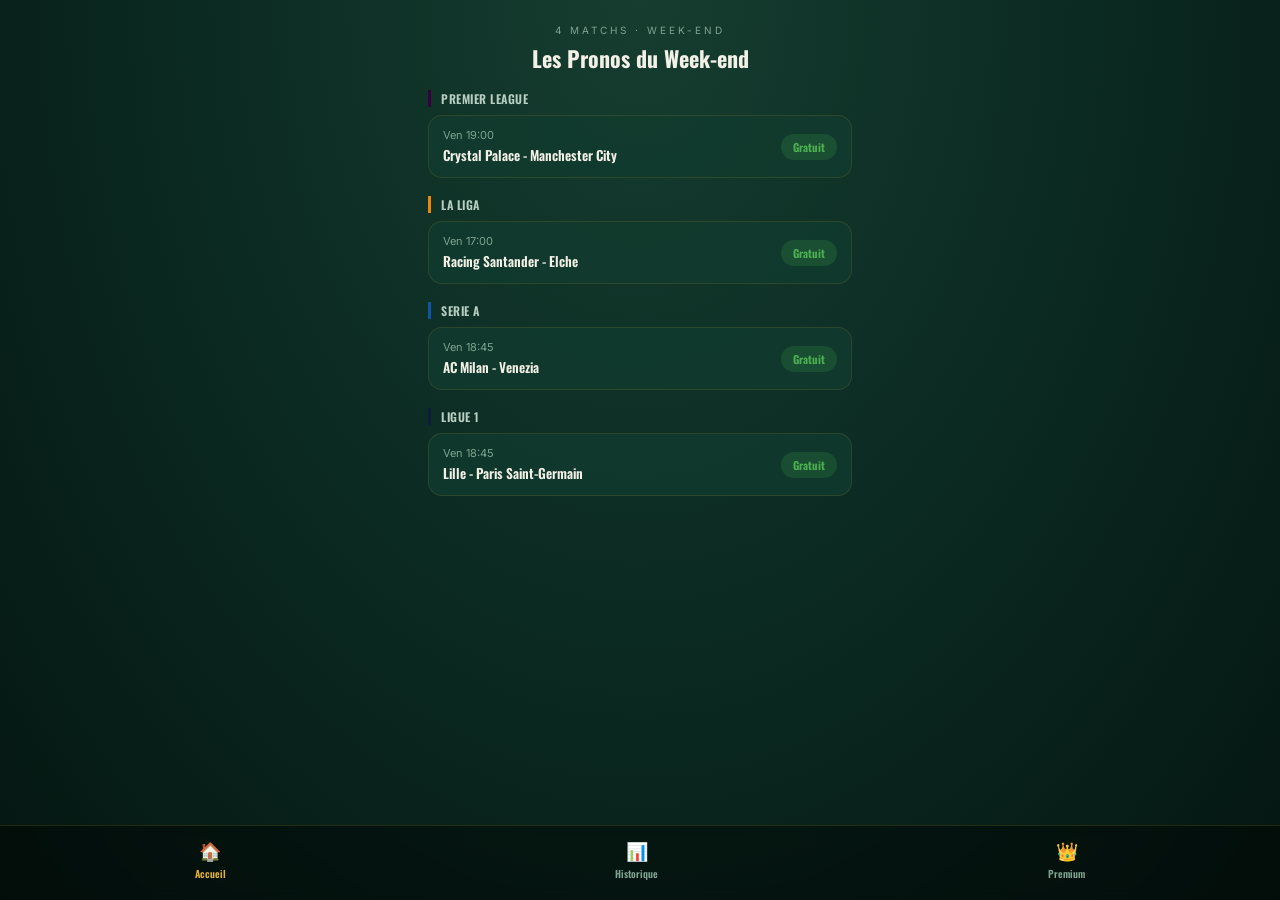
==== index.html @ dd8852dd "Add files via upload" ====
<!DOCTYPE html>
<html lang="fr">
<head>
  <meta charset="UTF-8" />
  <meta name="viewport" content="width=device-width, initial-scale=1.0" />
  <title>Les Pronos du Week-end</title>

  <!-- Aperçu de partage (WhatsApp, réseaux sociaux) -->
  <meta property="og:title" content="Les Pronos du Week-end" />
  <meta property="og:description" content="Des pronostics de football analysés sur les 5 grands championnats européens, chaque week-end." />
  <meta property="og:type" content="website" />
  <meta name="description" content="Des pronostics de football analysés sur les 5 grands championnats européens, chaque week-end." />

  <link rel="manifest" href="manifest.json" />
  <link rel="icon" href="icons/icon.svg" type="image/svg+xml" />
  <link rel="apple-touch-icon" href="icons/icon.svg" />
  <meta name="theme-color" content="#0a2820" />

  <link rel="preconnect" href="https://fonts.googleapis.com" />
  <link
    href="https://fonts.googleapis.com/css2?family=Oswald:wght@500;600;700&family=Inter:wght@400;500;600&display=swap"
    rel="stylesheet"
  />

  <link rel="stylesheet" href="style.css" />
</head>
<body>

  <!-- ===== VUE : ACCUEIL (liste groupée par ligue) ===== -->
  <div id="view-home" class="view">
    <header class="hero">
      <p class="eyebrow"><span id="match-total"></span> matchs · Week-end</p>
      <h1>Les Pronos du Week-end</h1>
    </header>

    <div class="home-list" id="home-list"></div>
  </div>

  <!-- ===== VUE : DÉTAIL D'UN PRONOSTIC (accessible depuis Accueil) ===== -->
  <div id="view-detail" class="view" style="display:none;">
    <div class="detail-topbar">
      <button id="btn-back" class="back-btn">‹ Retour</button>
    </div>
    <div class="card-wrap">
      <div class="ticket" id="match-card"></div>
    </div>
  </div>

  <!-- ===== POPUP (pronostic premium verrouillé) ===== -->
  <div id="toast-backdrop" class="toast-backdrop"></div>
  <div id="toast" class="toast">
    <p id="toast-message" class="toast-message"></p>
    <div class="toast-actions">
      <button id="toast-close" class="toast-btn ghost">Fermer</button>
      <button id="toast-subscribe" class="toast-btn primary">💎 S'abonner</button>
    </div>
  </div>

  <!-- ===== VUE : HISTORIQUE ===== -->
  <div id="view-history" class="view" style="display:none;">
    <header class="hero">
      <p class="eyebrow">Résultats</p>
      <h1>Historique</h1>
      <p class="subtitle" id="history-summary"></p>
    </header>
    <div class="history-list" id="history-list"></div>
  </div>

  <!-- ===== VUE : PREMIUM ===== -->
  <div id="view-premium" class="view" style="display:none;">
    <header class="hero">
      <p class="eyebrow">Abonnement</p>
      <h1>Premium</h1>
      <p class="subtitle">Tous les pronostics, chaque week-end</p>
    </header>
    <div class="premium-banner">
      <p>💎 Abonnement bientôt disponible</p>
      <p class="premium-sub">En attendant, voici un aperçu de ce que tu débloques :</p>
    </div>
    <div class="match-list" id="premium-list"></div>
  </div>

  <!-- ===== NAVIGATION EN BAS ===== -->
  <nav class="bottom-nav">
    <button class="nav-item active" data-view="home">
      <span class="nav-icon">🏠</span><span>Accueil</span>
    </button>
    <button class="nav-item" data-view="history">
      <span class="nav-icon">📊</span><span>Historique</span>
    </button>
    <button class="nav-item" data-view="premium">
      <span class="nav-icon">👑</span><span>Premium</span>
    </button>
  </nav>

  <script src="data.js"></script>
  <script src="results.js"></script>
  <script src="script.js"></script>
</body>
</html>
---- style.css ----
/* ============================================================
   style.css — V2 : carte plein écran + navigation en bas
   ============================================================ */

:root {
  --ink: #051611;
  --card: rgba(18, 61, 48, 0.7);
  --cream: #f3f1e7;
  --gold: #e3b23c;
  --neon: #d4ff3f;
  --muted: #b9cfc3;
  --muted-2: #7fa391;
  --win: #4caf50;
  --lose: #e05c5c;
  --void: #9aa5a1;
}

* { box-sizing: border-box; }

html, body {
  margin: 0;
  min-height: 100vh;
}

body {
  background: radial-gradient(ellipse at top, #163d30 0%, #0a2820 55%, var(--ink) 100%);
  color: var(--cream);
  font-family: "Inter", sans-serif;
  display: flex;
  flex-direction: column;
  min-height: 100vh;
  padding-bottom: 78px; /* espace pour la nav du bas */
}

.view { flex: 1; display: flex; flex-direction: column; }

/* ---------- En-tête commun ---------- */
.hero { text-align: center; padding: 24px 20px 12px; }

.eyebrow {
  font-size: 10px;
  letter-spacing: 3px;
  text-transform: uppercase;
  color: var(--muted-2);
  margin: 0;
}

.hero h1 {
  font-family: "Oswald", sans-serif;
  font-weight: 700;
  font-size: 22px;
  margin: 6px 0 0;
}

.subtitle {
  color: var(--muted);
  font-size: 12.5px;
  margin: 6px 0 0;
}

/* ---------- Carte de match (Accueil) ---------- */
.card-wrap {
  flex: 1;
  display: flex;
  flex-direction: column;
  padding: 10px 18px;
  max-width: 460px;
  margin: 0 auto;
  width: 100%;
}

.ticket {
  background: var(--card);
  border-radius: 20px;
  border: 1px solid rgba(227, 178, 60, 0.18);
  box-shadow: 0 8px 30px rgba(0, 0, 0, 0.35);
  overflow: hidden;
  display: flex;
  flex-direction: column;
}

.ticket-top {
  display: flex;
  justify-content: space-between;
  align-items: center;
  padding: 12px 18px;
  background: rgba(0, 0, 0, 0.2);
}

.league-badge {
  font-family: "Oswald", sans-serif;
  font-size: 11px;
  font-weight: 600;
  letter-spacing: 1px;
  text-transform: uppercase;
  padding: 3px 10px;
  border-radius: 20px;
  color: var(--cream);
}

.match-time { font-size: 12px; color: var(--muted); }

.teams {
  padding: 22px 18px 16px;
  text-align: center;
  display: flex;
  justify-content: center;
  align-items: center;
  gap: 14px;
}

.team-name {
  font-family: "Oswald", sans-serif;
  font-size: 17px;
  font-weight: 600;
}

.vs { font-size: 11px; color: var(--muted-2); }

.pick-zone { padding: 0 18px 16px; }

.pick-banner {
  background: linear-gradient(90deg, var(--neon), #b8e62e);
  color: #0b3d2e;
  border-radius: 12px;
  padding: 13px 16px;
  text-align: center;
  font-family: "Oswald", sans-serif;
  font-weight: 700;
  font-size: 14.5px;
  box-shadow: 0 4px 16px rgba(212, 255, 63, 0.25);
}

.stars { display: flex; justify-content: center; gap: 3px; margin-top: 10px; }

.star { font-size: 14px; color: #3e5a4f; position: relative; display: inline-block; }
.star.on { color: var(--gold); }
.star.half { color: #3e5a4f; }
.star.half::before {
  content: "★";
  position: absolute;
  left: 0; top: 0;
  width: 50%;
  overflow: hidden;
  color: var(--gold);
}

.args-row {
  display: flex;
  gap: 8px;
  padding: 0 14px 18px;
  overflow-x: auto;
}

.arg-card {
  flex: 0 0 auto;
  width: 150px;
  background: rgba(0, 0, 0, 0.22);
  border: 1px solid rgba(243, 241, 231, 0.08);
  border-radius: 14px;
  padding: 12px 12px 14px;
}

.arg-icon {
  width: 28px;
  height: 28px;
  border-radius: 8px;
  background: rgba(227, 178, 60, 0.15);
  display: flex;
  align-items: center;
  justify-content: center;
  margin-bottom: 8px;
  font-size: 14px;
}

.arg-label {
  font-family: "Oswald", sans-serif;
  font-size: 12px;
  font-weight: 600;
  margin-bottom: 4px;
}

.arg-text { font-size: 11px; color: var(--muted); line-height: 1.4; }

.premium-lock {
  text-align: center;
  padding: 8px;
  font-size: 11px;
  color: var(--gold);
  border-top: 1px solid rgba(227, 178, 60, 0.2);
}

/* ---------- Accueil : liste groupée par ligue ---------- */
.home-list {
  padding: 4px 18px 24px;
  max-width: 460px;
  margin: 0 auto;
  width: 100%;
  display: flex;
  flex-direction: column;
  gap: 18px;
}

.league-group { display: flex; flex-direction: column; gap: 8px; }

.league-header {
  font-family: "Oswald", sans-serif;
  font-size: 12px;
  font-weight: 600;
  letter-spacing: 0.5px;
  text-transform: uppercase;
  color: var(--muted);
  padding-left: 10px;
  border-left: 3px solid;
}

.league-matches {
  display: flex;
  flex-direction: column;
  gap: 8px;
}

.match-row {
  display: flex;
  justify-content: space-between;
  align-items: center;
  gap: 12px;
  background: var(--card);
  border: 1px solid rgba(227, 178, 60, 0.12);
  border-radius: 14px;
  padding: 12px 14px;
  font-family: "Inter", sans-serif;
  color: var(--cream);
  cursor: pointer;
  text-align: left;
  width: 100%;
}

.match-row-info { display: flex; flex-direction: column; gap: 3px; }
.match-row-time { font-size: 11px; color: var(--muted-2); }
.match-row-teams { font-family: "Oswald", sans-serif; font-size: 13.5px; font-weight: 600; }

.tier-badge {
  flex: 0 0 auto;
  font-family: "Oswald", sans-serif;
  font-size: 11px;
  font-weight: 700;
  padding: 5px 12px;
  border-radius: 20px;
  white-space: nowrap;
}

.tier-badge.free { background: rgba(76, 175, 80, 0.18); color: var(--win); }
.tier-badge.premium { background: rgba(227, 178, 60, 0.15); color: var(--gold); }

.match-row.locked { opacity: 0.85; }

/* ---------- Détail d'un pronostic ---------- */
.detail-topbar {
  padding: 16px 20px 0;
  max-width: 460px;
  margin: 0 auto;
  width: 100%;
}

.back-btn {
  background: none;
  border: none;
  color: var(--cream);
  font-size: 13px;
  cursor: pointer;
  padding: 4px 0;
}

/* ---------- Popup (pronostic premium) ---------- */
.toast-backdrop {
  position: fixed;
  inset: 0;
  background: rgba(0, 0, 0, 0.55);
  opacity: 0;
  pointer-events: none;
  transition: opacity 0.2s ease;
  z-index: 40;
}

.toast-backdrop.show { opacity: 1; pointer-events: auto; }

.toast {
  position: fixed;
  left: 50%;
  bottom: 92px;
  transform: translateX(-50%) translateY(16px);
  background: rgba(10, 40, 32, 0.98);
  border: 1px solid rgba(227, 178, 60, 0.4);
  color: var(--cream);
  padding: 18px 20px;
  border-radius: 16px;
  width: calc(100% - 56px);
  max-width: 340px;
  text-align: center;
  opacity: 0;
  pointer-events: none;
  transition: opacity 0.22s ease, transform 0.22s ease;
  z-index: 50;
  box-shadow: 0 10px 30px rgba(0, 0, 0, 0.4);
}

.toast.show {
  opacity: 1;
  transform: translateX(-50%) translateY(0);
  pointer-events: auto;
}

.toast-message { margin: 0 0 14px; font-size: 13px; line-height: 1.45; }

.toast-actions { display: flex; gap: 10px; }

.toast-btn {
  flex: 1;
  font-family: "Oswald", sans-serif;
  font-size: 12.5px;
  font-weight: 600;
  padding: 10px 12px;
  border-radius: 10px;
  border: none;
  cursor: pointer;
}

.toast-btn.ghost {
  background: transparent;
  border: 1px solid rgba(243, 241, 231, 0.25);
  color: var(--muted);
}

.toast-btn.primary {
  background: linear-gradient(90deg, var(--gold), #f0cd6a);
  color: #0b3d2e;
}

/* ---------- Historique ---------- */
.history-list {
  padding: 0 20px;
  max-width: 460px;
  margin: 0 auto;
  width: 100%;
  display: flex;
  flex-direction: column;
  gap: 10px;
}

.history-row {
  background: var(--card);
  border-radius: 14px;
  padding: 12px 16px;
  display: flex;
  justify-content: space-between;
  align-items: center;
  border: 1px solid rgba(227, 178, 60, 0.12);
}

.history-info { font-size: 13px; }
.history-teams { font-family: "Oswald", sans-serif; font-weight: 600; }
.history-pick { color: var(--muted); font-size: 12px; margin-top: 2px; }

.result-tag {
  font-family: "Oswald", sans-serif;
  font-size: 11px;
  font-weight: 700;
  padding: 5px 12px;
  border-radius: 20px;
  text-transform: uppercase;
}

.result-tag.won { background: rgba(76,175,80,0.2); color: var(--win); }
.result-tag.lost { background: rgba(224,92,92,0.2); color: var(--lose); }
.result-tag.void { background: rgba(154,165,161,0.2); color: var(--void); }
.result-tag.pending { background: rgba(227,178,60,0.15); color: var(--gold); }

.empty-state {
  text-align: center;
  padding: 40px 20px;
  color: var(--muted-2);
  font-size: 13px;
}

/* ---------- Premium ---------- */
.premium-banner {
  text-align: center;
  padding: 16px 20px;
  margin: 0 20px 16px;
  background: linear-gradient(90deg, rgba(227,178,60,0.15), rgba(227,178,60,0.05));
  border: 1px solid rgba(227,178,60,0.3);
  border-radius: 14px;
}

.premium-banner p { margin: 0; font-family: "Oswald", sans-serif; font-weight: 600; }
.premium-sub { font-family: "Inter", sans-serif !important; font-weight: 400 !important; font-size: 12px; color: var(--muted); margin-top: 6px !important; }

.match-list {
  padding: 0 20px;
  max-width: 460px;
  margin: 0 auto;
  width: 100%;
  display: flex;
  flex-direction: column;
  gap: 10px;
}

.mini-card {
  background: var(--card);
  border-radius: 14px;
  padding: 14px 16px;
  border: 1px solid rgba(227, 178, 60, 0.12);
}

.mini-teams { font-family: "Oswald", sans-serif; font-weight: 600; font-size: 14px; }
.mini-pick { color: var(--gold); font-size: 12.5px; margin-top: 4px; font-weight: 600; }

/* ---------- Navigation en bas ---------- */
.bottom-nav {
  position: fixed;
  bottom: 0;
  left: 0;
  right: 0;
  display: flex;
  justify-content: space-around;
  padding: 10px 0 18px;
  background: rgba(0, 0, 0, 0.4);
  backdrop-filter: blur(6px);
  border-top: 1px solid rgba(227, 178, 60, 0.15);
}

.nav-item {
  background: none;
  border: none;
  display: flex;
  flex-direction: column;
  align-items: center;
  gap: 3px;
  color: var(--muted-2);
  font-family: "Oswald", sans-serif;
  font-size: 10px;
  font-weight: 600;
  cursor: pointer;
}

.nav-item.active { color: var(--gold); }
.nav-icon { font-size: 18px; }
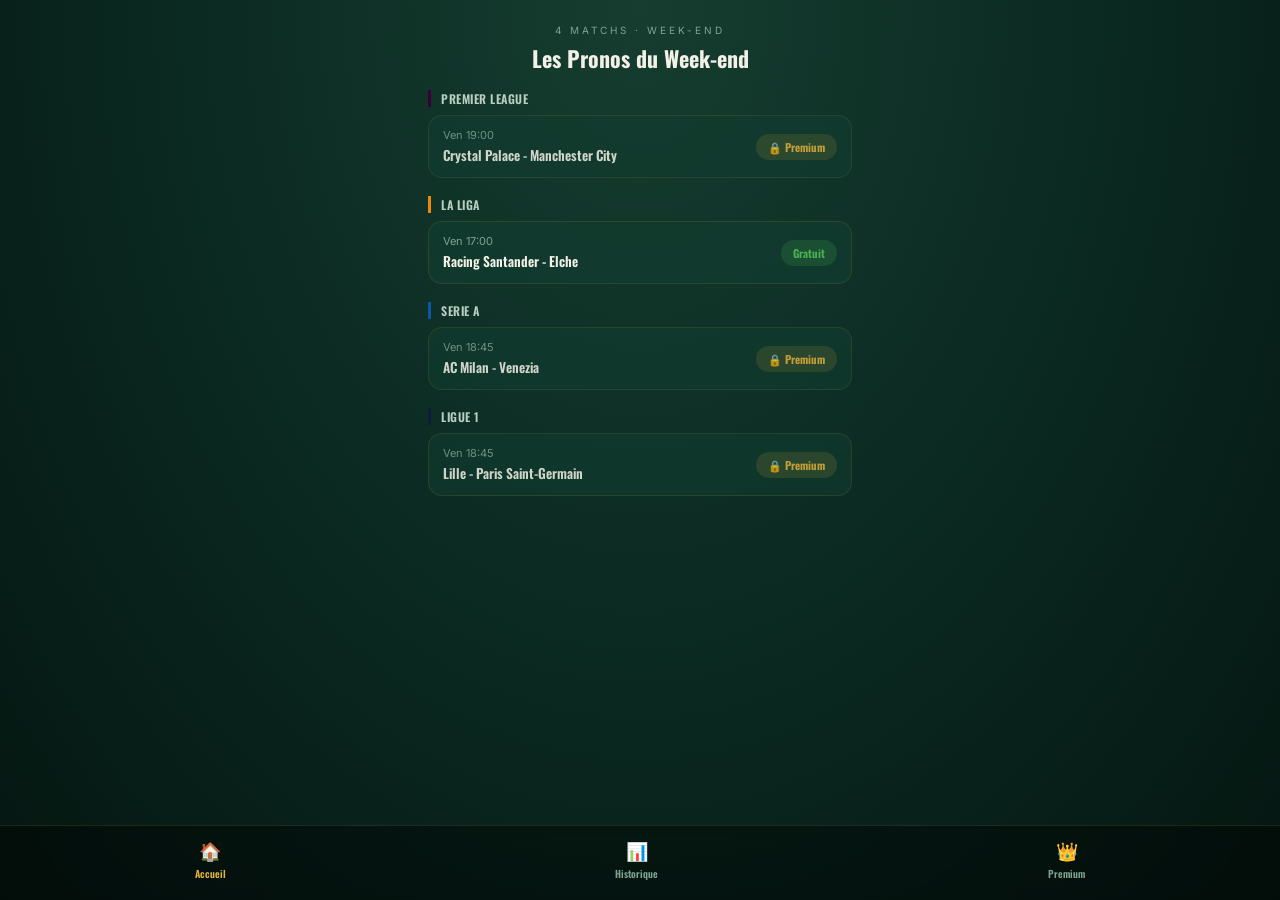
==== commit cb913757: "Add files via upload" ====
--- a/index.html
+++ b/index.html
@@ -50,7 +50,12 @@
   <div id="toast-backdrop" class="toast-backdrop"></div>
   <div id="toast" class="toast">
     <p id="toast-message" class="toast-message"></p>
+    <input type="text" id="code-input" class="code-input" placeholder="Code d'accès (si déjà abonné)" />
+    <p id="code-error" class="code-error"></p>
     <div class="toast-actions">
+      <button id="toast-unlock" class="toast-btn primary">Débloquer</button>
+    </div>
+    <div class="toast-actions" style="margin-top:8px;">
       <button id="toast-close" class="toast-btn ghost">Fermer</button>
       <button id="toast-subscribe" class="toast-btn primary">💎 S'abonner</button>
     </div>
@@ -95,6 +100,7 @@
 
   <script src="data.js"></script>
   <script src="results.js"></script>
+  <script src="access.js"></script>
   <script src="script.js"></script>
 </body>
 </html>
--- a/style.css
+++ b/style.css
@@ -313,6 +313,19 @@
 
 .toast-message { margin: 0 0 14px; font-size: 13px; line-height: 1.45; }
 
+.code-input {
+  width: 100%;
+  background: rgba(0,0,0,0.3);
+  border: 1px solid rgba(243,241,231,0.2);
+  border-radius: 10px;
+  padding: 10px 12px;
+  color: var(--cream);
+  font-size: 13px;
+  margin-bottom: 6px;
+}
+
+.code-error { color: var(--lose); font-size: 11.5px; min-height: 14px; margin: 0 0 8px; }
+
 .toast-actions { display: flex; gap: 10px; }
 
 .toast-btn {
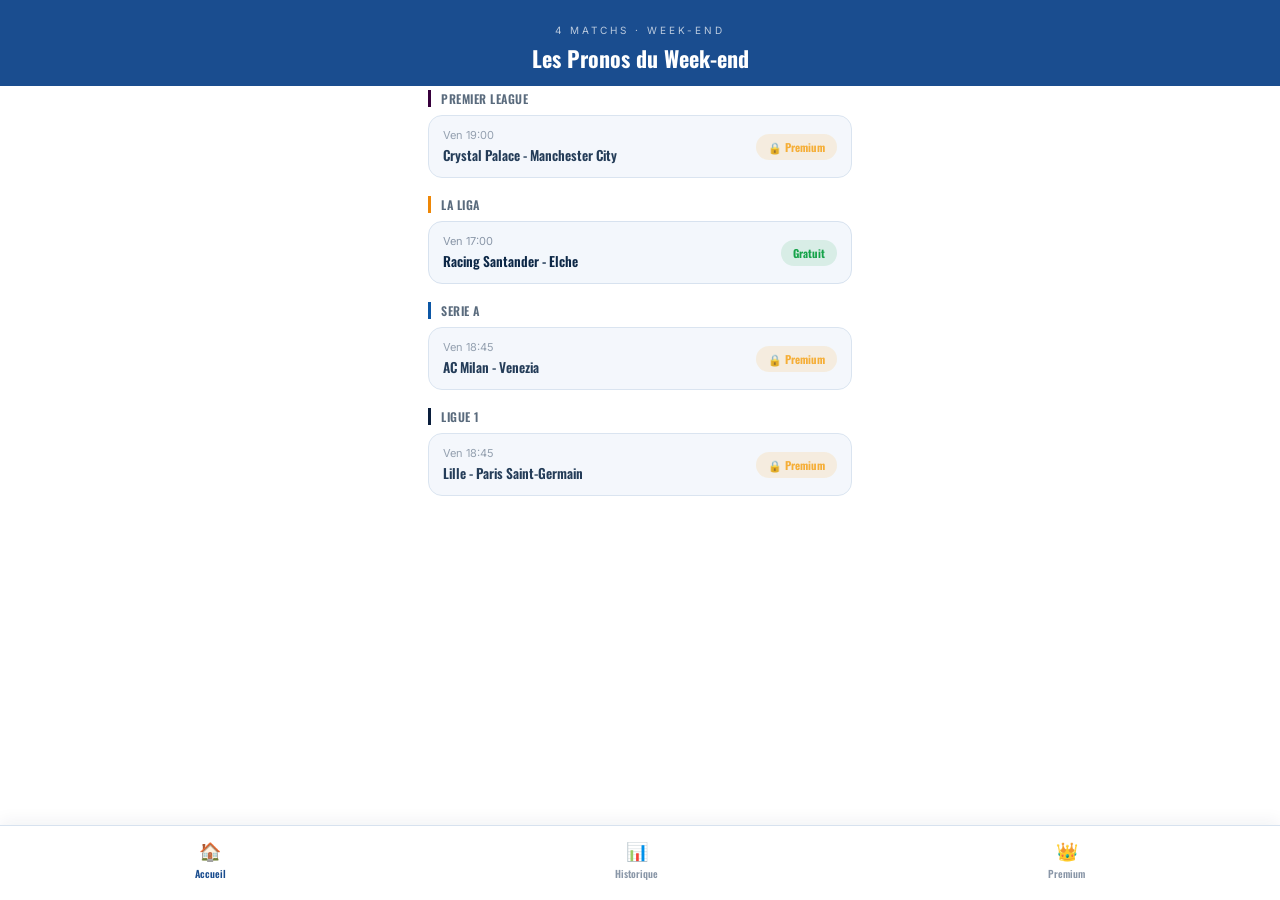
==== commit 5220066d: "Add files via upload" ====
--- a/index.html
+++ b/index.html
@@ -101,6 +101,7 @@
   <script src="data.js"></script>
   <script src="results.js"></script>
   <script src="access.js"></script>
+  <script src="teamcodes.js"></script>
   <script src="script.js"></script>
 </body>
 </html>
--- a/style.css
+++ b/style.css
@@ -1,18 +1,23 @@
 /* ============================================================
-   style.css — V2 : carte plein écran + navigation en bas
+   style.css — V3 : palette Tricolore Franc (bleu / blanc / vert)
    ============================================================ */
 
 :root {
-  --ink: #051611;
-  --card: rgba(18, 61, 48, 0.7);
-  --cream: #f3f1e7;
-  --gold: #e3b23c;
-  --neon: #d4ff3f;
-  --muted: #b9cfc3;
-  --muted-2: #7fa391;
-  --win: #4caf50;
-  --lose: #e05c5c;
-  --void: #9aa5a1;
+  --bg: #ffffff;
+  --surface: #f3f7fc;
+  --surface-2: #eaf1f9;
+  --blue: #1a4d8f;
+  --blue-dark: #0d2847;
+  --green: #2ecc71;
+  --green-dark: #04331e;
+  --gold: #f5a623;
+  --text: #0d2847;
+  --text-secondary: #5a6b7d;
+  --muted: #8a97a8;
+  --win: #16a34a;
+  --lose: #dc2626;
+  --void: #6b7280;
+  --border: #d7e2ef;
 }
 
 * { box-sizing: border-box; }
@@ -23,8 +28,8 @@
 }
 
 body {
-  background: radial-gradient(ellipse at top, #163d30 0%, #0a2820 55%, var(--ink) 100%);
-  color: var(--cream);
+  background: var(--bg);
+  color: var(--text);
   font-family: "Inter", sans-serif;
   display: flex;
   flex-direction: column;
@@ -35,13 +40,13 @@
 .view { flex: 1; display: flex; flex-direction: column; }
 
 /* ---------- En-tête commun ---------- */
-.hero { text-align: center; padding: 24px 20px 12px; }
+.hero { text-align: center; padding: 24px 20px 12px; background: var(--blue); color: #fff; }
 
 .eyebrow {
   font-size: 10px;
   letter-spacing: 3px;
   text-transform: uppercase;
-  color: var(--muted-2);
+  color: rgba(255,255,255,0.7);
   margin: 0;
 }
 
@@ -50,30 +55,31 @@
   font-weight: 700;
   font-size: 22px;
   margin: 6px 0 0;
+  color: #fff;
 }
 
 .subtitle {
-  color: var(--muted);
+  color: rgba(255,255,255,0.85);
   font-size: 12.5px;
   margin: 6px 0 0;
 }
 
-/* ---------- Carte de match (Accueil) ---------- */
+/* ---------- Carte de match (détail) ---------- */
 .card-wrap {
   flex: 1;
   display: flex;
   flex-direction: column;
-  padding: 10px 18px;
+  padding: 14px 18px;
   max-width: 460px;
   margin: 0 auto;
   width: 100%;
 }
 
 .ticket {
-  background: var(--card);
+  background: var(--bg);
   border-radius: 20px;
-  border: 1px solid rgba(227, 178, 60, 0.18);
-  box-shadow: 0 8px 30px rgba(0, 0, 0, 0.35);
+  border: 2px solid var(--blue);
+  box-shadow: 0 8px 24px rgba(13, 40, 71, 0.12);
   overflow: hidden;
   display: flex;
   flex-direction: column;
@@ -84,7 +90,7 @@
   justify-content: space-between;
   align-items: center;
   padding: 12px 18px;
-  background: rgba(0, 0, 0, 0.2);
+  background: var(--blue);
 }
 
 .league-badge {
@@ -95,10 +101,10 @@
   text-transform: uppercase;
   padding: 3px 10px;
   border-radius: 20px;
-  color: var(--cream);
-}
-
-.match-time { font-size: 12px; color: var(--muted); }
+  color: #fff;
+}
+
+.match-time { font-size: 12px; color: var(--text-secondary); }
 
 .teams {
   padding: 22px 18px 16px;
@@ -113,29 +119,30 @@
   font-family: "Oswald", sans-serif;
   font-size: 17px;
   font-weight: 600;
-}
-
-.vs { font-size: 11px; color: var(--muted-2); }
+  color: var(--text);
+}
+
+.vs { font-size: 11px; color: var(--muted); }
 
 .pick-zone { padding: 0 18px 16px; }
 
 .pick-banner {
-  background: linear-gradient(90deg, var(--neon), #b8e62e);
-  color: #0b3d2e;
+  background: var(--green);
+  color: var(--green-dark);
   border-radius: 12px;
   padding: 13px 16px;
   text-align: center;
   font-family: "Oswald", sans-serif;
   font-weight: 700;
   font-size: 14.5px;
-  box-shadow: 0 4px 16px rgba(212, 255, 63, 0.25);
+  box-shadow: 0 4px 14px rgba(46, 204, 113, 0.3);
 }
 
 .stars { display: flex; justify-content: center; gap: 3px; margin-top: 10px; }
 
-.star { font-size: 14px; color: #3e5a4f; position: relative; display: inline-block; }
+.star { font-size: 14px; color: #d7e2ef; position: relative; display: inline-block; }
 .star.on { color: var(--gold); }
-.star.half { color: #3e5a4f; }
+.star.half { color: #d7e2ef; }
 .star.half::before {
   content: "★";
   position: absolute;
@@ -147,30 +154,37 @@
 
 .args-row {
   display: flex;
-  gap: 8px;
+  flex-direction: column;
+  gap: 10px;
   padding: 0 14px 18px;
-  overflow-x: auto;
 }
 
 .arg-card {
-  flex: 0 0 auto;
-  width: 150px;
-  background: rgba(0, 0, 0, 0.22);
-  border: 1px solid rgba(243, 241, 231, 0.08);
+  display: flex;
+  align-items: flex-start;
+  gap: 12px;
+  width: 100%;
+  background: var(--surface);
+  border: 1px solid var(--border);
   border-radius: 14px;
-  padding: 12px 12px 14px;
+  padding: 12px 14px;
 }
 
 .arg-icon {
-  width: 28px;
-  height: 28px;
+  width: 32px;
+  height: 32px;
   border-radius: 8px;
-  background: rgba(227, 178, 60, 0.15);
+  background: var(--surface-2);
   display: flex;
   align-items: center;
   justify-content: center;
-  margin-bottom: 8px;
-  font-size: 14px;
+  font-size: 15px;
+  flex-shrink: 0;
+}
+
+.arg-body {
+  flex: 1;
+  min-width: 0;
 }
 
 .arg-label {
@@ -178,16 +192,19 @@
   font-size: 12px;
   font-weight: 600;
   margin-bottom: 4px;
-}
-
-.arg-text { font-size: 11px; color: var(--muted); line-height: 1.4; }
+  color: var(--text);
+}
+
+.arg-text { font-size: 11px; color: var(--text-secondary); line-height: 1.4; }
 
 .premium-lock {
   text-align: center;
   padding: 8px;
   font-size: 11px;
-  color: var(--gold);
-  border-top: 1px solid rgba(227, 178, 60, 0.2);
+  color: var(--blue);
+  background: var(--surface);
+  border-top: 1px solid var(--border);
+  font-weight: 600;
 }
 
 /* ---------- Accueil : liste groupée par ligue ---------- */
@@ -209,7 +226,7 @@
   font-weight: 600;
   letter-spacing: 0.5px;
   text-transform: uppercase;
-  color: var(--muted);
+  color: var(--text-secondary);
   padding-left: 10px;
   border-left: 3px solid;
 }
@@ -225,20 +242,20 @@
   justify-content: space-between;
   align-items: center;
   gap: 12px;
-  background: var(--card);
-  border: 1px solid rgba(227, 178, 60, 0.12);
+  background: var(--surface);
+  border: 1px solid var(--border);
   border-radius: 14px;
   padding: 12px 14px;
   font-family: "Inter", sans-serif;
-  color: var(--cream);
+  color: var(--text);
   cursor: pointer;
   text-align: left;
   width: 100%;
 }
 
 .match-row-info { display: flex; flex-direction: column; gap: 3px; }
-.match-row-time { font-size: 11px; color: var(--muted-2); }
-.match-row-teams { font-family: "Oswald", sans-serif; font-size: 13.5px; font-weight: 600; }
+.match-row-time { font-size: 11px; color: var(--muted); }
+.match-row-teams { font-family: "Oswald", sans-serif; font-size: 13.5px; font-weight: 600; color: var(--text); }
 
 .tier-badge {
   flex: 0 0 auto;
@@ -250,10 +267,10 @@
   white-space: nowrap;
 }
 
-.tier-badge.free { background: rgba(76, 175, 80, 0.18); color: var(--win); }
-.tier-badge.premium { background: rgba(227, 178, 60, 0.15); color: var(--gold); }
-
-.match-row.locked { opacity: 0.85; }
+.tier-badge.free { background: rgba(22, 163, 74, 0.12); color: var(--win); }
+.tier-badge.premium { background: rgba(245, 166, 35, 0.15); color: var(--gold); }
+
+.match-row.locked { opacity: 0.9; }
 
 /* ---------- Détail d'un pronostic ---------- */
 .detail-topbar {
@@ -266,8 +283,9 @@
 .back-btn {
   background: none;
   border: none;
-  color: var(--cream);
+  color: var(--blue);
   font-size: 13px;
+  font-weight: 600;
   cursor: pointer;
   padding: 4px 0;
 }
@@ -276,7 +294,7 @@
 .toast-backdrop {
   position: fixed;
   inset: 0;
-  background: rgba(0, 0, 0, 0.55);
+  background: rgba(13, 40, 71, 0.5);
   opacity: 0;
   pointer-events: none;
   transition: opacity 0.2s ease;
@@ -290,9 +308,9 @@
   left: 50%;
   bottom: 92px;
   transform: translateX(-50%) translateY(16px);
-  background: rgba(10, 40, 32, 0.98);
-  border: 1px solid rgba(227, 178, 60, 0.4);
-  color: var(--cream);
+  background: #fff;
+  border: 2px solid var(--blue);
+  color: var(--text);
   padding: 18px 20px;
   border-radius: 16px;
   width: calc(100% - 56px);
@@ -302,7 +320,7 @@
   pointer-events: none;
   transition: opacity 0.22s ease, transform 0.22s ease;
   z-index: 50;
-  box-shadow: 0 10px 30px rgba(0, 0, 0, 0.4);
+  box-shadow: 0 10px 30px rgba(13, 40, 71, 0.25);
 }
 
 .toast.show {
@@ -311,15 +329,15 @@
   pointer-events: auto;
 }
 
-.toast-message { margin: 0 0 14px; font-size: 13px; line-height: 1.45; }
+.toast-message { margin: 0 0 14px; font-size: 13px; line-height: 1.45; color: var(--text); }
 
 .code-input {
   width: 100%;
-  background: rgba(0,0,0,0.3);
-  border: 1px solid rgba(243,241,231,0.2);
+  background: var(--surface);
+  border: 1px solid var(--border);
   border-radius: 10px;
   padding: 10px 12px;
-  color: var(--cream);
+  color: var(--text);
   font-size: 13px;
   margin-bottom: 6px;
 }
@@ -341,13 +359,13 @@
 
 .toast-btn.ghost {
   background: transparent;
-  border: 1px solid rgba(243, 241, 231, 0.25);
-  color: var(--muted);
+  border: 1px solid var(--border);
+  color: var(--text-secondary);
 }
 
 .toast-btn.primary {
-  background: linear-gradient(90deg, var(--gold), #f0cd6a);
-  color: #0b3d2e;
+  background: var(--green);
+  color: var(--green-dark);
 }
 
 /* ---------- Historique ---------- */
@@ -362,18 +380,18 @@
 }
 
 .history-row {
-  background: var(--card);
+  background: var(--surface);
   border-radius: 14px;
   padding: 12px 16px;
   display: flex;
   justify-content: space-between;
   align-items: center;
-  border: 1px solid rgba(227, 178, 60, 0.12);
+  border: 1px solid var(--border);
 }
 
 .history-info { font-size: 13px; }
-.history-teams { font-family: "Oswald", sans-serif; font-weight: 600; }
-.history-pick { color: var(--muted); font-size: 12px; margin-top: 2px; }
+.history-teams { font-family: "Oswald", sans-serif; font-weight: 600; color: var(--text); }
+.history-pick { color: var(--text-secondary); font-size: 12px; margin-top: 2px; }
 
 .result-tag {
   font-family: "Oswald", sans-serif;
@@ -384,16 +402,88 @@
   text-transform: uppercase;
 }
 
-.result-tag.won { background: rgba(76,175,80,0.2); color: var(--win); }
-.result-tag.lost { background: rgba(224,92,92,0.2); color: var(--lose); }
-.result-tag.void { background: rgba(154,165,161,0.2); color: var(--void); }
-.result-tag.pending { background: rgba(227,178,60,0.15); color: var(--gold); }
+.result-tag.won { background: rgba(22,163,74,0.12); color: var(--win); }
+.result-tag.lost { background: rgba(220,38,38,0.1); color: var(--lose); }
+.result-tag.void { background: rgba(107,114,128,0.12); color: var(--void); }
+.result-tag.pending { background: rgba(245,166,35,0.15); color: var(--gold); }
 
 .empty-state {
   text-align: center;
   padding: 40px 20px;
-  color: var(--muted-2);
+  color: var(--muted);
   font-size: 13px;
+}
+
+.proof-ticket {
+  background: var(--surface-2);
+  border: 1px dashed var(--blue);
+  border-radius: 10px;
+  padding: 10px 14px;
+  margin: -4px 0 4px;
+  font-family: "Oswald", sans-serif;
+}
+
+.proof-match {
+  display: flex;
+  justify-content: center;
+  align-items: center;
+  gap: 8px;
+  padding-bottom: 10px;
+  margin-bottom: 6px;
+  border-bottom: 1px dashed rgba(139, 176, 255, 0.3);
+  text-align: center;
+}
+
+.proof-team-name {
+  font-size: 11.5px;
+  font-weight: 600;
+  color: var(--text);
+  flex: 1;
+  min-width: 0;
+}
+
+.team-badge {
+  width: 28px;
+  height: 28px;
+  border-radius: 50%;
+  flex-shrink: 0;
+  object-fit: contain;
+}
+
+.team-badge-initials {
+  display: flex;
+  align-items: center;
+  justify-content: center;
+  font-size: 9px;
+  font-weight: 700;
+  letter-spacing: -0.3px;
+}
+
+.proof-score {
+  font-size: 15px;
+  font-weight: 700;
+  color: var(--blue);
+  flex-shrink: 0;
+  padding: 0 2px;
+}
+
+.proof-row {
+  display: flex;
+  justify-content: space-between;
+  font-size: 11.5px;
+  color: var(--text-secondary);
+  padding: 2px 0;
+}
+
+.proof-row.highlight span:last-child { color: var(--blue); font-weight: 700; }
+
+.proof-note {
+  text-align: center;
+  font-size: 10px;
+  font-weight: 600;
+  color: var(--text);
+  margin-top: 6px;
+  font-family: "Oswald", sans-serif;
 }
 
 /* ---------- Premium ---------- */
@@ -401,13 +491,27 @@
   text-align: center;
   padding: 16px 20px;
   margin: 0 20px 16px;
-  background: linear-gradient(90deg, rgba(227,178,60,0.15), rgba(227,178,60,0.05));
-  border: 1px solid rgba(227,178,60,0.3);
+  background: var(--surface);
+  border: 1px solid var(--gold);
   border-radius: 14px;
 }
 
-.premium-banner p { margin: 0; font-family: "Oswald", sans-serif; font-weight: 600; }
-.premium-sub { font-family: "Inter", sans-serif !important; font-weight: 400 !important; font-size: 12px; color: var(--muted); margin-top: 6px !important; }
+.premium-banner p { margin: 0; font-family: "Oswald", sans-serif; font-weight: 600; color: var(--text); }
+.premium-sub { font-family: "Inter", sans-serif !important; font-weight: 400 !important; font-size: 12px; color: var(--text-secondary); margin-top: 6px !important; }
+
+.notify-btn {
+  margin-top: 12px;
+  background: var(--gold);
+  color: #402400;
+  border: none;
+  border-radius: 20px;
+  padding: 10px 20px;
+  font-family: "Oswald", sans-serif;
+  font-weight: 700;
+  font-size: 12.5px;
+  cursor: pointer;
+}
+.notify-btn:disabled { background: var(--muted); color: #fff; }
 
 .match-list {
   padding: 0 20px;
@@ -420,14 +524,14 @@
 }
 
 .mini-card {
-  background: var(--card);
+  background: var(--surface);
   border-radius: 14px;
   padding: 14px 16px;
-  border: 1px solid rgba(227, 178, 60, 0.12);
-}
-
-.mini-teams { font-family: "Oswald", sans-serif; font-weight: 600; font-size: 14px; }
-.mini-pick { color: var(--gold); font-size: 12.5px; margin-top: 4px; font-weight: 600; }
+  border: 1px solid var(--border);
+}
+
+.mini-teams { font-family: "Oswald", sans-serif; font-weight: 600; font-size: 14px; color: var(--text); }
+.mini-pick { color: var(--blue); font-size: 12.5px; margin-top: 4px; font-weight: 600; }
 
 /* ---------- Navigation en bas ---------- */
 .bottom-nav {
@@ -438,9 +542,9 @@
   display: flex;
   justify-content: space-around;
   padding: 10px 0 18px;
-  background: rgba(0, 0, 0, 0.4);
-  backdrop-filter: blur(6px);
-  border-top: 1px solid rgba(227, 178, 60, 0.15);
+  background: #fff;
+  border-top: 1px solid var(--border);
+  box-shadow: 0 -4px 16px rgba(13, 40, 71, 0.06);
 }
 
 .nav-item {
@@ -450,12 +554,12 @@
   flex-direction: column;
   align-items: center;
   gap: 3px;
-  color: var(--muted-2);
+  color: var(--muted);
   font-family: "Oswald", sans-serif;
   font-size: 10px;
   font-weight: 600;
   cursor: pointer;
 }
 
-.nav-item.active { color: var(--gold); }
+.nav-item.active { color: var(--blue); }
 .nav-icon { font-size: 18px; }
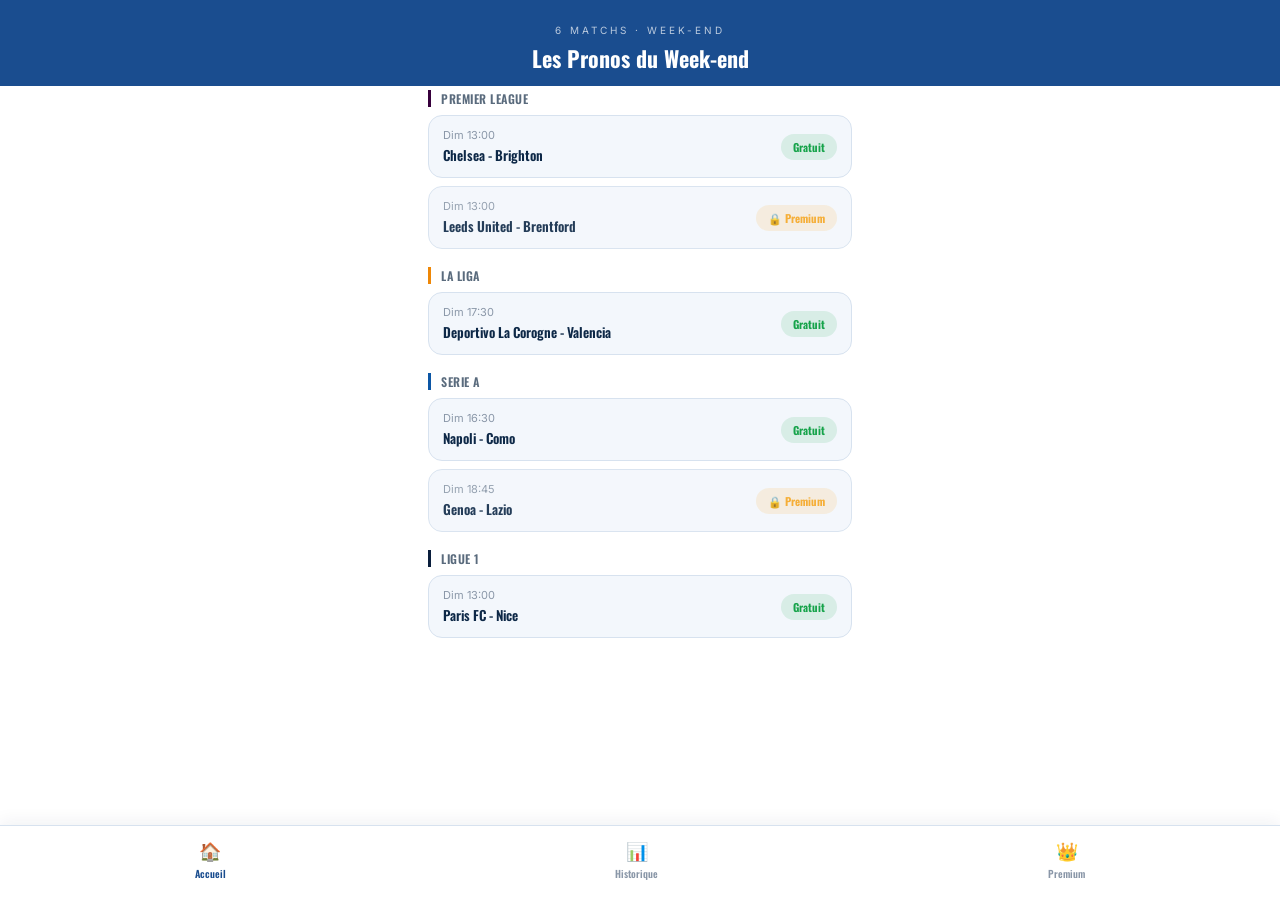
==== commit 571938f2: "Add files via upload" ====
--- a/index.html
+++ b/index.html
@@ -102,6 +102,7 @@
   <script src="results.js"></script>
   <script src="access.js"></script>
   <script src="teamcodes.js"></script>
+  <script src="archive.js"></script>
   <script src="script.js"></script>
 </body>
 </html>
--- a/style.css
+++ b/style.css
@@ -563,3 +563,62 @@
 
 .nav-item.active { color: var(--blue); }
 .nav-icon { font-size: 18px; }
+
+/* ---------- Historique : en-tête du jour + archive dépliable ---------- */
+.history-day-header {
+  font-family: "Oswald", sans-serif;
+  font-size: 13px;
+  font-weight: 700;
+  text-transform: uppercase;
+  letter-spacing: 0.5px;
+  color: var(--blue);
+  margin: 6px 0 2px;
+}
+
+.history-day-summary {
+  font-size: 12px;
+  color: var(--text-secondary);
+  margin-bottom: 6px;
+}
+
+.archive-toggle {
+  width: 100%;
+  display: flex;
+  justify-content: space-between;
+  align-items: center;
+  background: var(--surface-2);
+  border: 1px solid var(--border);
+  border-radius: 12px;
+  padding: 12px 14px;
+  margin-top: 14px;
+  font-family: "Oswald", sans-serif;
+  font-size: 13px;
+  font-weight: 600;
+  color: var(--text);
+  cursor: pointer;
+}
+
+.archive-toggle.open { border-color: var(--blue); }
+
+.archive-summary {
+  font-size: 12px;
+  font-weight: 500;
+  color: var(--text-secondary);
+  display: flex;
+  align-items: center;
+  gap: 6px;
+}
+
+.archive-chevron {
+  display: inline-block;
+  transition: transform 0.2s ease;
+}
+
+.archive-toggle.open .archive-chevron { transform: rotate(180deg); }
+
+.archive-body {
+  display: flex;
+  flex-direction: column;
+  gap: 10px;
+  padding-top: 10px;
+}
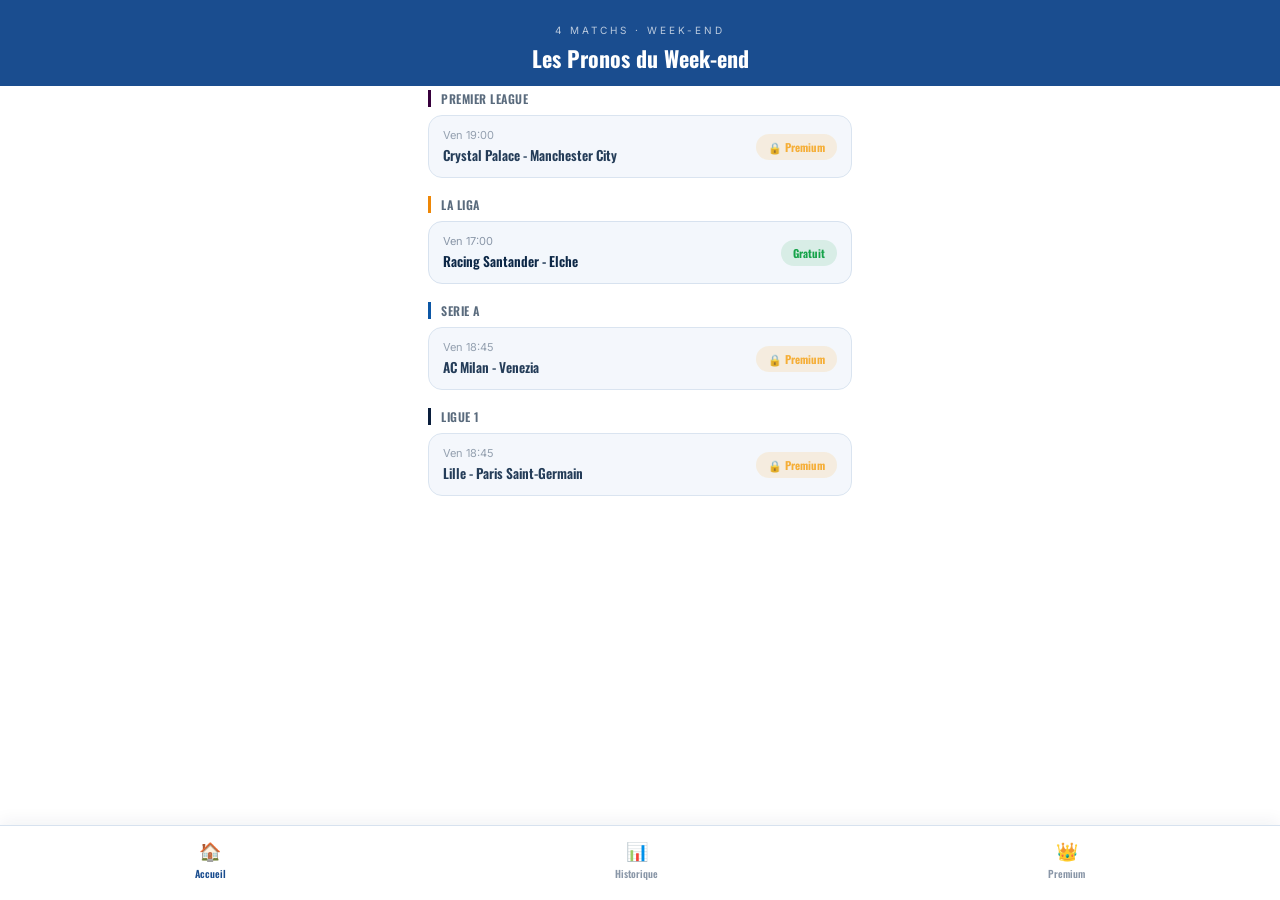
==== commit 1f40261d: "Add files via upload" ====
--- a/index.html
+++ b/index.html
@@ -102,7 +102,6 @@
   <script src="results.js"></script>
   <script src="access.js"></script>
   <script src="teamcodes.js"></script>
-  <script src="archive.js"></script>
   <script src="script.js"></script>
 </body>
 </html>
--- a/style.css
+++ b/style.css
@@ -563,62 +563,3 @@
 
 .nav-item.active { color: var(--blue); }
 .nav-icon { font-size: 18px; }
-
-/* ---------- Historique : en-tête du jour + archive dépliable ---------- */
-.history-day-header {
-  font-family: "Oswald", sans-serif;
-  font-size: 13px;
-  font-weight: 700;
-  text-transform: uppercase;
-  letter-spacing: 0.5px;
-  color: var(--blue);
-  margin: 6px 0 2px;
-}
-
-.history-day-summary {
-  font-size: 12px;
-  color: var(--text-secondary);
-  margin-bottom: 6px;
-}
-
-.archive-toggle {
-  width: 100%;
-  display: flex;
-  justify-content: space-between;
-  align-items: center;
-  background: var(--surface-2);
-  border: 1px solid var(--border);
-  border-radius: 12px;
-  padding: 12px 14px;
-  margin-top: 14px;
-  font-family: "Oswald", sans-serif;
-  font-size: 13px;
-  font-weight: 600;
-  color: var(--text);
-  cursor: pointer;
-}
-
-.archive-toggle.open { border-color: var(--blue); }
-
-.archive-summary {
-  font-size: 12px;
-  font-weight: 500;
-  color: var(--text-secondary);
-  display: flex;
-  align-items: center;
-  gap: 6px;
-}
-
-.archive-chevron {
-  display: inline-block;
-  transition: transform 0.2s ease;
-}
-
-.archive-toggle.open .archive-chevron { transform: rotate(180deg); }
-
-.archive-body {
-  display: flex;
-  flex-direction: column;
-  gap: 10px;
-  padding-top: 10px;
-}
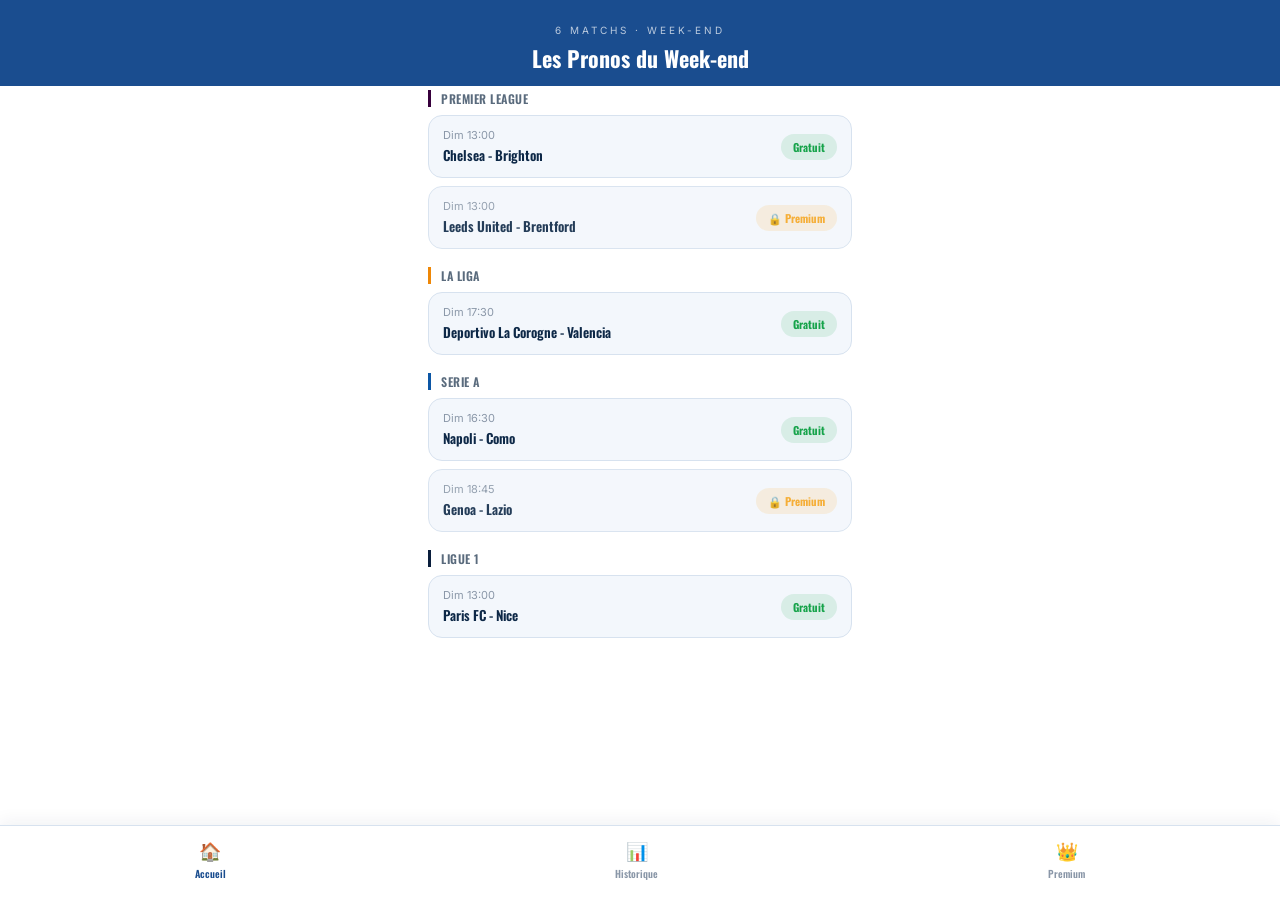
==== commit 729f2209: "Add files via upload" ====
--- a/index.html
+++ b/index.html
@@ -102,6 +102,7 @@
   <script src="results.js"></script>
   <script src="access.js"></script>
   <script src="teamcodes.js"></script>
+  <script src="archive.js"></script>
   <script src="script.js"></script>
 </body>
 </html>
--- a/style.css
+++ b/style.css
@@ -563,3 +563,62 @@
 
 .nav-item.active { color: var(--blue); }
 .nav-icon { font-size: 18px; }
+
+/* ---------- Historique : en-tête du jour + archive dépliable ---------- */
+.history-day-header {
+  font-family: "Oswald", sans-serif;
+  font-size: 13px;
+  font-weight: 700;
+  text-transform: uppercase;
+  letter-spacing: 0.5px;
+  color: var(--blue);
+  margin: 6px 0 2px;
+}
+
+.history-day-summary {
+  font-size: 12px;
+  color: var(--text-secondary);
+  margin-bottom: 6px;
+}
+
+.archive-toggle {
+  width: 100%;
+  display: flex;
+  justify-content: space-between;
+  align-items: center;
+  background: var(--surface-2);
+  border: 1px solid var(--border);
+  border-radius: 12px;
+  padding: 12px 14px;
+  margin-top: 14px;
+  font-family: "Oswald", sans-serif;
+  font-size: 13px;
+  font-weight: 600;
+  color: var(--text);
+  cursor: pointer;
+}
+
+.archive-toggle.open { border-color: var(--blue); }
+
+.archive-summary {
+  font-size: 12px;
+  font-weight: 500;
+  color: var(--text-secondary);
+  display: flex;
+  align-items: center;
+  gap: 6px;
+}
+
+.archive-chevron {
+  display: inline-block;
+  transition: transform 0.2s ease;
+}
+
+.archive-toggle.open .archive-chevron { transform: rotate(180deg); }
+
+.archive-body {
+  display: flex;
+  flex-direction: column;
+  gap: 10px;
+  padding-top: 10px;
+}
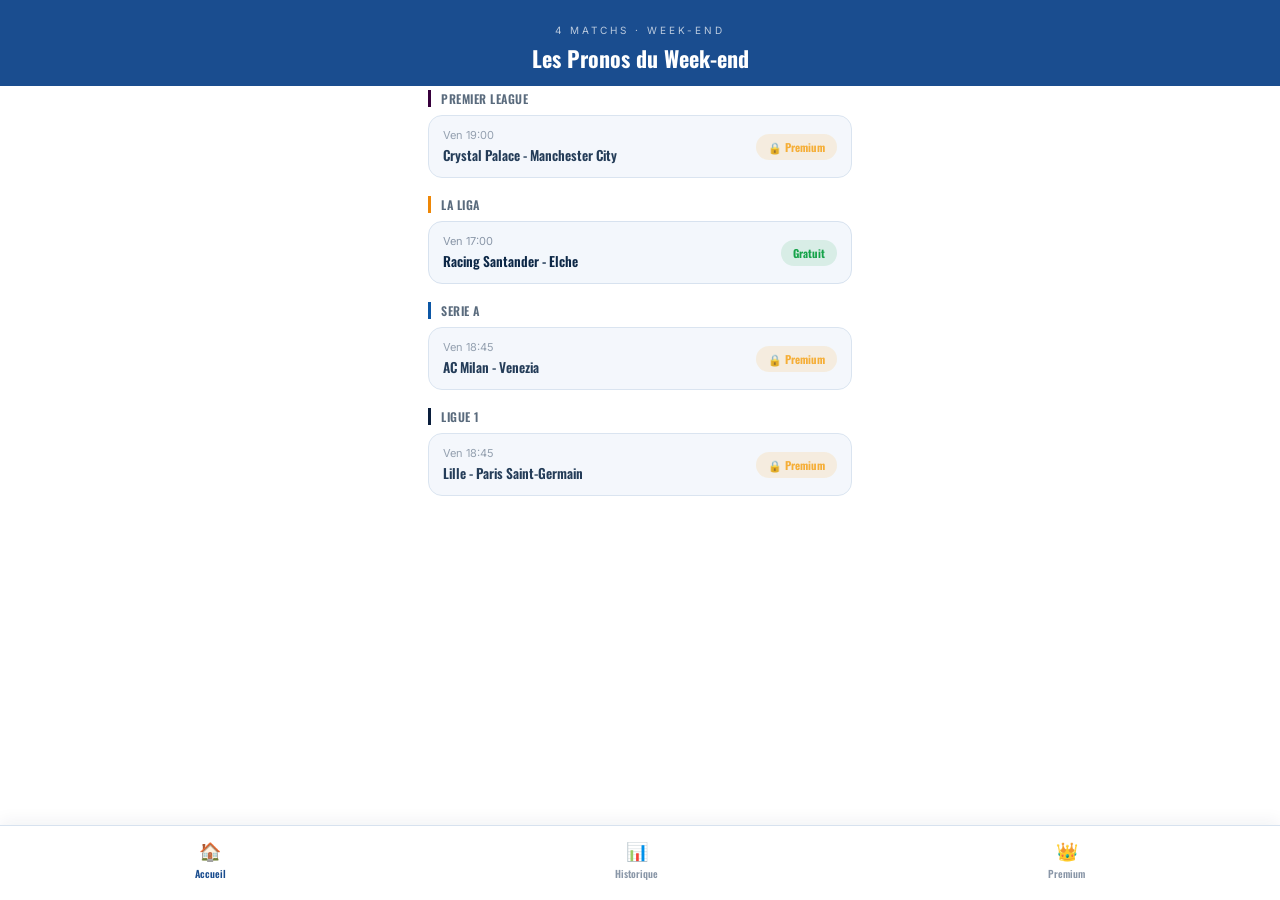
==== commit 7a4a30cf: "Add files via upload" ====
--- a/index.html
+++ b/index.html
@@ -102,7 +102,6 @@
   <script src="results.js"></script>
   <script src="access.js"></script>
   <script src="teamcodes.js"></script>
-  <script src="archive.js"></script>
   <script src="script.js"></script>
 </body>
 </html>
--- a/style.css
+++ b/style.css
@@ -563,62 +563,3 @@
 
 .nav-item.active { color: var(--blue); }
 .nav-icon { font-size: 18px; }
-
-/* ---------- Historique : en-tête du jour + archive dépliable ---------- */
-.history-day-header {
-  font-family: "Oswald", sans-serif;
-  font-size: 13px;
-  font-weight: 700;
-  text-transform: uppercase;
-  letter-spacing: 0.5px;
-  color: var(--blue);
-  margin: 6px 0 2px;
-}
-
-.history-day-summary {
-  font-size: 12px;
-  color: var(--text-secondary);
-  margin-bottom: 6px;
-}
-
-.archive-toggle {
-  width: 100%;
-  display: flex;
-  justify-content: space-between;
-  align-items: center;
-  background: var(--surface-2);
-  border: 1px solid var(--border);
-  border-radius: 12px;
-  padding: 12px 14px;
-  margin-top: 14px;
-  font-family: "Oswald", sans-serif;
-  font-size: 13px;
-  font-weight: 600;
-  color: var(--text);
-  cursor: pointer;
-}
-
-.archive-toggle.open { border-color: var(--blue); }
-
-.archive-summary {
-  font-size: 12px;
-  font-weight: 500;
-  color: var(--text-secondary);
-  display: flex;
-  align-items: center;
-  gap: 6px;
-}
-
-.archive-chevron {
-  display: inline-block;
-  transition: transform 0.2s ease;
-}
-
-.archive-toggle.open .archive-chevron { transform: rotate(180deg); }
-
-.archive-body {
-  display: flex;
-  flex-direction: column;
-  gap: 10px;
-  padding-top: 10px;
-}
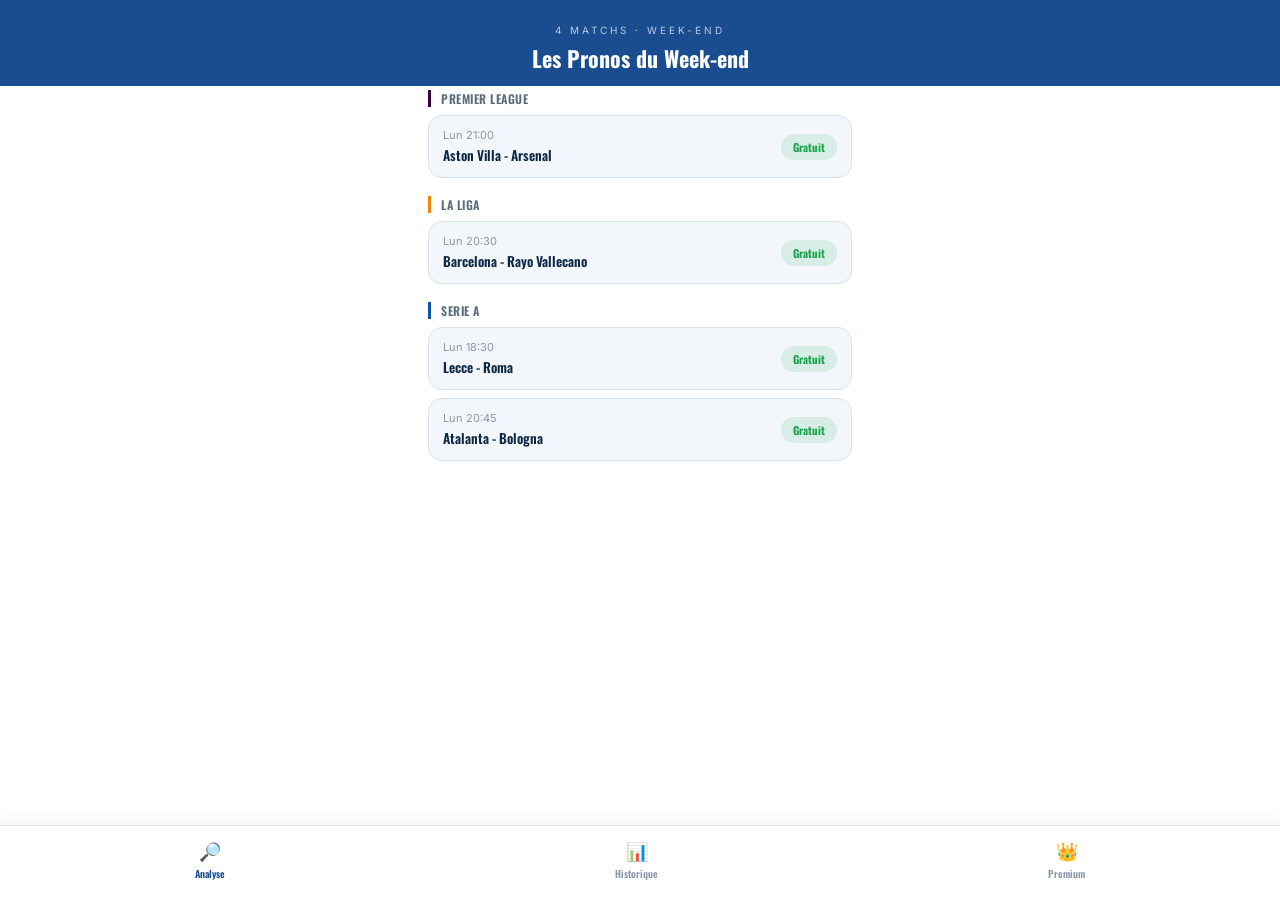
==== commit 93a999a3: "Add files via upload" ====
--- a/index.html
+++ b/index.html
@@ -36,10 +36,15 @@
     <div class="home-list" id="home-list"></div>
   </div>
 
-  <!-- ===== VUE : DÉTAIL D'UN PRONOSTIC (accessible depuis Accueil) ===== -->
+  <!-- ===== VUE : DÉTAIL D'UN PRONOSTIC (accessible depuis Analyse) ===== -->
   <div id="view-detail" class="view" style="display:none;">
     <div class="detail-topbar">
       <button id="btn-back" class="back-btn">‹ Retour</button>
+    </div>
+    <div class="detail-tabs" id="detail-tabs">
+      <button class="tab-btn active" data-tab="analyse">Analyse</button>
+      <button class="tab-btn" data-tab="pari">Le pari</button>
+      <button class="tab-btn" data-tab="coupon">Coupon</button>
     </div>
     <div class="card-wrap">
       <div class="ticket" id="match-card"></div>
@@ -88,7 +93,7 @@
   <!-- ===== NAVIGATION EN BAS ===== -->
   <nav class="bottom-nav">
     <button class="nav-item active" data-view="home">
-      <span class="nav-icon">🏠</span><span>Accueil</span>
+      <span class="nav-icon">🔎</span><span>Analyse</span>
     </button>
     <button class="nav-item" data-view="history">
       <span class="nav-icon">📊</span><span>Historique</span>
--- a/style.css
+++ b/style.css
@@ -290,6 +290,100 @@
   padding: 4px 0;
 }
 
+/* ---------- Onglets Analyse / Le pari / Coupon ---------- */
+.detail-tabs {
+  display: flex;
+  gap: 6px;
+  padding: 10px 20px 0;
+  max-width: 460px;
+  margin: 0 auto;
+  width: 100%;
+}
+
+.tab-btn {
+  flex: 1;
+  background: var(--surface);
+  border: 1px solid var(--border);
+  color: var(--text-secondary);
+  font-family: "Oswald", sans-serif;
+  font-size: 12px;
+  font-weight: 600;
+  padding: 8px 6px;
+  border-radius: 20px;
+  cursor: pointer;
+}
+
+.tab-btn.active {
+  background: var(--blue);
+  border-color: var(--blue);
+  color: #fff;
+}
+
+/* ---------- Page "Le pari" ---------- */
+.pari-match {
+  display: flex;
+  align-items: center;
+  justify-content: center;
+  gap: 10px;
+  padding: 20px 16px 6px;
+  flex-wrap: wrap;
+}
+
+.pari-team {
+  font-family: "Oswald", sans-serif;
+  font-size: 14px;
+  font-weight: 600;
+  color: var(--text);
+}
+
+.pari-vs {
+  font-size: 11px;
+  color: var(--muted);
+  text-transform: uppercase;
+  padding: 0 2px;
+}
+
+.pari-detail {
+  padding: 14px 18px 18px;
+  display: flex;
+  flex-direction: column;
+  gap: 4px;
+}
+
+/* ---------- Page "Coupon" ---------- */
+.coupon-head {
+  display: flex;
+  justify-content: space-between;
+  align-items: baseline;
+  padding: 16px 18px 10px;
+  border-bottom: 1px dashed var(--border);
+}
+
+.coupon-date { font-size: 11.5px; color: var(--text-secondary); }
+.coupon-id { font-size: 11px; color: var(--muted); }
+
+.coupon-rows {
+  padding: 12px 18px;
+  display: flex;
+  flex-direction: column;
+  gap: 6px;
+  border-bottom: 1px dashed var(--border);
+}
+
+.status-accepted { color: var(--blue); font-weight: 700; }
+
+.coupon-match-block {
+  padding: 14px 18px 20px;
+  text-align: center;
+}
+
+.coupon-pick {
+  margin-top: 8px;
+  font-size: 12.5px;
+  font-weight: 600;
+  color: var(--blue);
+}
+
 /* ---------- Popup (pronostic premium) ---------- */
 .toast-backdrop {
   position: fixed;
